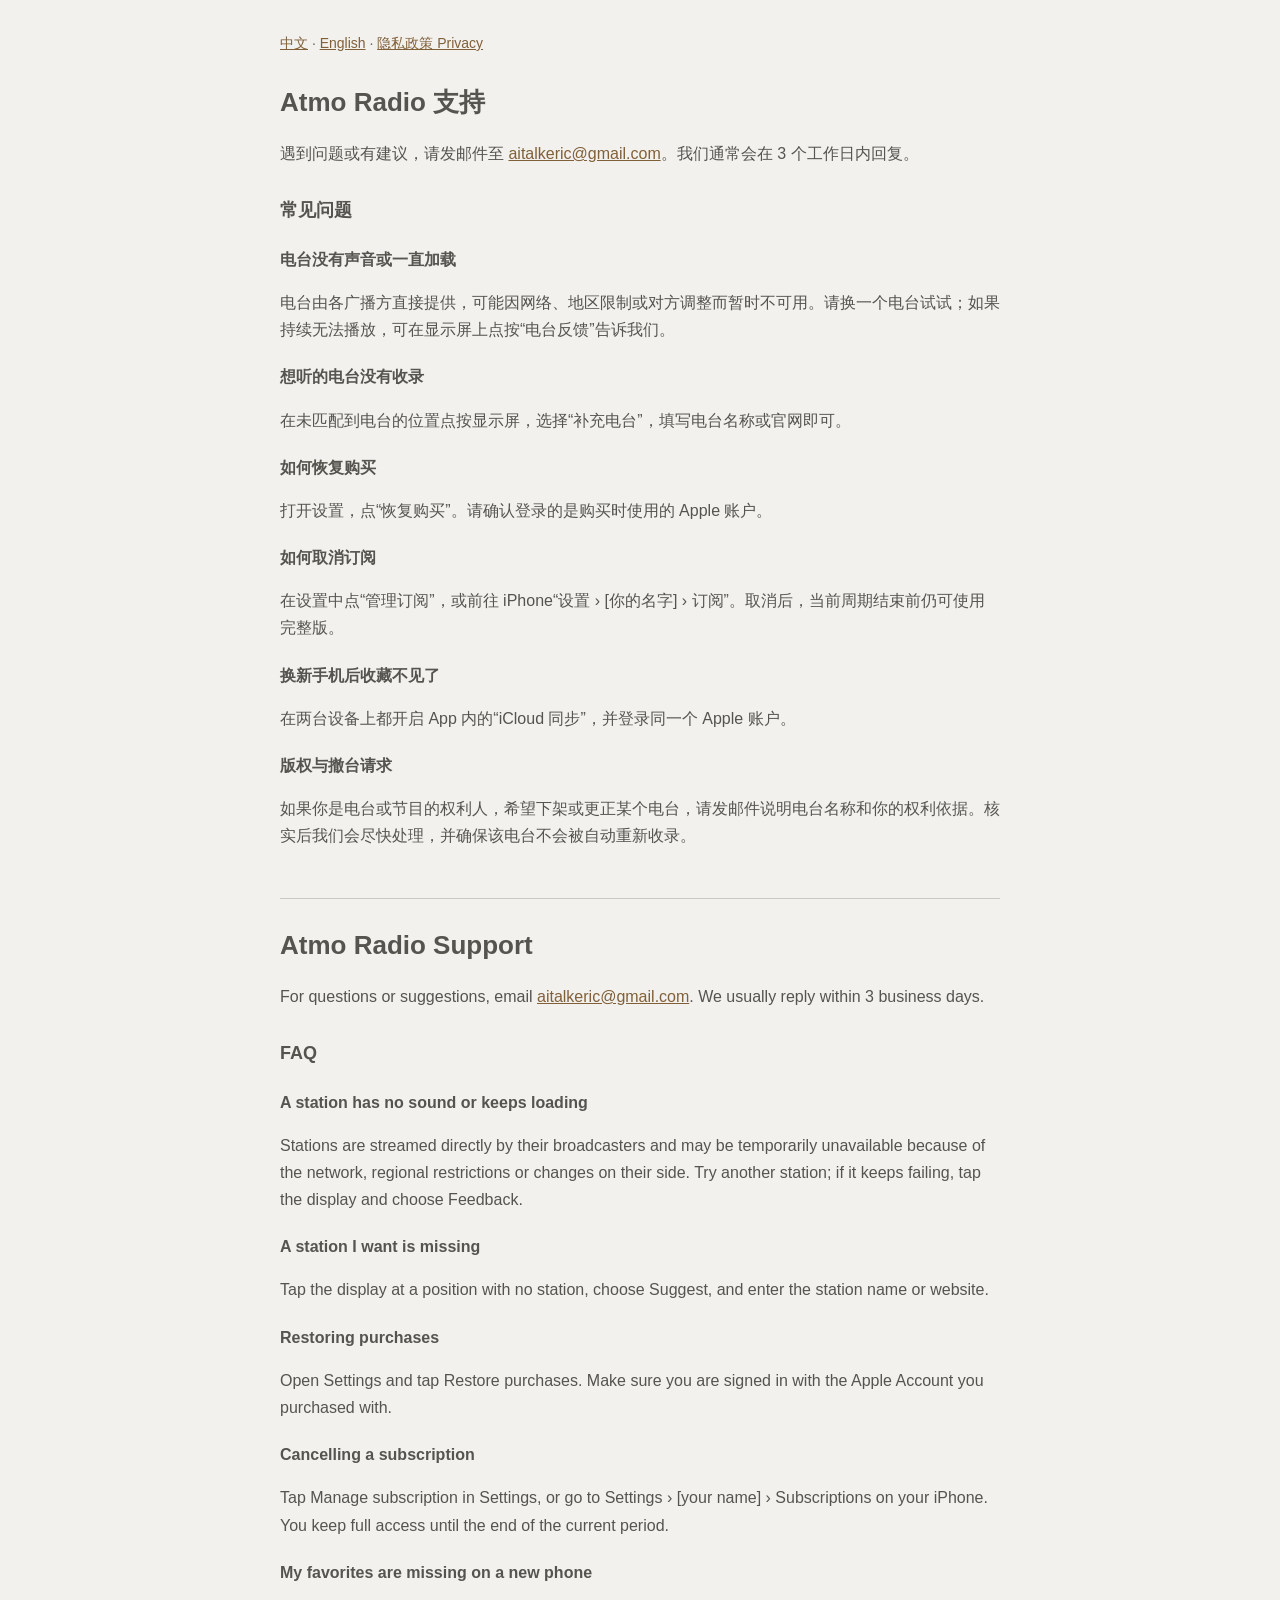
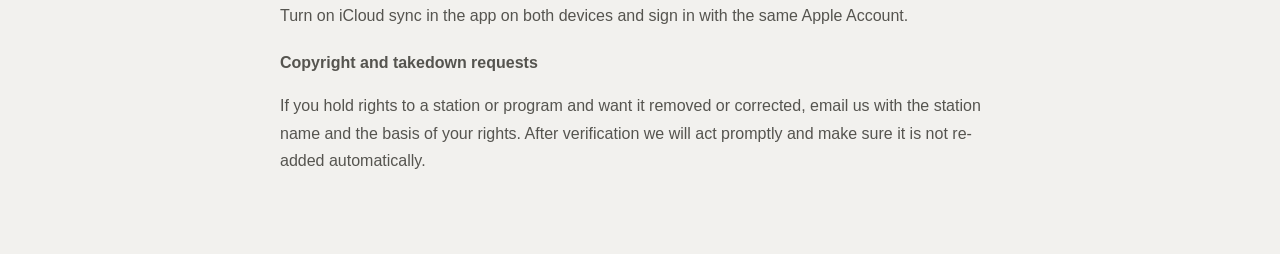
==== support.html @ 66117565 "Add Atmo Radio privacy policy and support pages Co-Authored-By: Claude Opus 5.5 <noreply@anthropic.c" ====
<!doctype html>
<html lang="zh-Hans">
<head>
<meta charset="utf-8">
<meta name="viewport" content="width=device-width, initial-scale=1">
<title>Atmo Radio 支持</title>
<link rel="stylesheet" href="site.css">
</head>
<body>
<main>
<nav><a href="#zh">中文</a> · <a href="#en">English</a> · <a href="privacy.html">隐私政策 Privacy</a></nav>

<article id="zh" lang="zh-Hans">
<h1>Atmo Radio 支持</h1>
<p>遇到问题或有建议，请发邮件至 <a href="mailto:aitalkeric@gmail.com">aitalkeric@gmail.com</a>。我们通常会在 3 个工作日内回复。</p>

<h2>常见问题</h2>
<h3>电台没有声音或一直加载</h3>
<p>电台由各广播方直接提供，可能因网络、地区限制或对方调整而暂时不可用。请换一个电台试试；如果持续无法播放，可在显示屏上点按“电台反馈”告诉我们。</p>
<h3>想听的电台没有收录</h3>
<p>在未匹配到电台的位置点按显示屏，选择“补充电台”，填写电台名称或官网即可。</p>
<h3>如何恢复购买</h3>
<p>打开设置，点“恢复购买”。请确认登录的是购买时使用的 Apple 账户。</p>
<h3>如何取消订阅</h3>
<p>在设置中点“管理订阅”，或前往 iPhone“设置 › [你的名字] › 订阅”。取消后，当前周期结束前仍可使用完整版。</p>
<h3>换新手机后收藏不见了</h3>
<p>在两台设备上都开启 App 内的“iCloud 同步”，并登录同一个 Apple 账户。</p>
<h3>版权与撤台请求</h3>
<p>如果你是电台或节目的权利人，希望下架或更正某个电台，请发邮件说明电台名称和你的权利依据。核实后我们会尽快处理，并确保该电台不会被自动重新收录。</p>
</article>

<article id="en" lang="en">
<h1>Atmo Radio Support</h1>
<p>For questions or suggestions, email <a href="mailto:aitalkeric@gmail.com">aitalkeric@gmail.com</a>. We usually reply within 3 business days.</p>

<h2>FAQ</h2>
<h3>A station has no sound or keeps loading</h3>
<p>Stations are streamed directly by their broadcasters and may be temporarily unavailable because of the network, regional restrictions or changes on their side. Try another station; if it keeps failing, tap the display and choose Feedback.</p>
<h3>A station I want is missing</h3>
<p>Tap the display at a position with no station, choose Suggest, and enter the station name or website.</p>
<h3>Restoring purchases</h3>
<p>Open Settings and tap Restore purchases. Make sure you are signed in with the Apple Account you purchased with.</p>
<h3>Cancelling a subscription</h3>
<p>Tap Manage subscription in Settings, or go to Settings › [your name] › Subscriptions on your iPhone. You keep full access until the end of the current period.</p>
<h3>My favorites are missing on a new phone</h3>
<p>Turn on iCloud sync in the app on both devices and sign in with the same Apple Account.</p>
<h3>Copyright and takedown requests</h3>
<p>If you hold rights to a station or program and want it removed or corrected, email us with the station name and the basis of your rights. After verification we will act promptly and make sure it is not re-added automatically.</p>
</article>
</main>
</body>
</html>
---- site.css ----
:root { --page: #F2F1EE; --text: #55544F; --muted: #626663; --accent: #806039; --line: #C8CBC3; color-scheme: light dark; }
@media (prefers-color-scheme: dark) { :root { --page: #252729; --text: #D1D3D4; --muted: #BFC2C4; --accent: #CBBB98; --line: #454A4D; } }
body { margin: 0; background: var(--page); color: var(--text); font: 16px/1.7 -apple-system, "PingFang SC", "Helvetica Neue", sans-serif; }
main { max-width: 720px; margin: 0 auto; padding: 32px 16px 64px; }
nav { font-size: 14px; color: var(--muted); }
a { color: var(--accent); }
article { padding-top: 24px; }
article + article { margin-top: 48px; border-top: 1px solid var(--line); }
h1 { font-size: 26px; font-weight: 600; margin: 0 0 4px; }
h2 { font-size: 18px; font-weight: 600; margin: 28px 0 8px; }
h3 { font-size: 16px; font-weight: 600; margin: 20px 0 4px; }
.meta { color: var(--muted); font-size: 14px; margin-top: 0; }
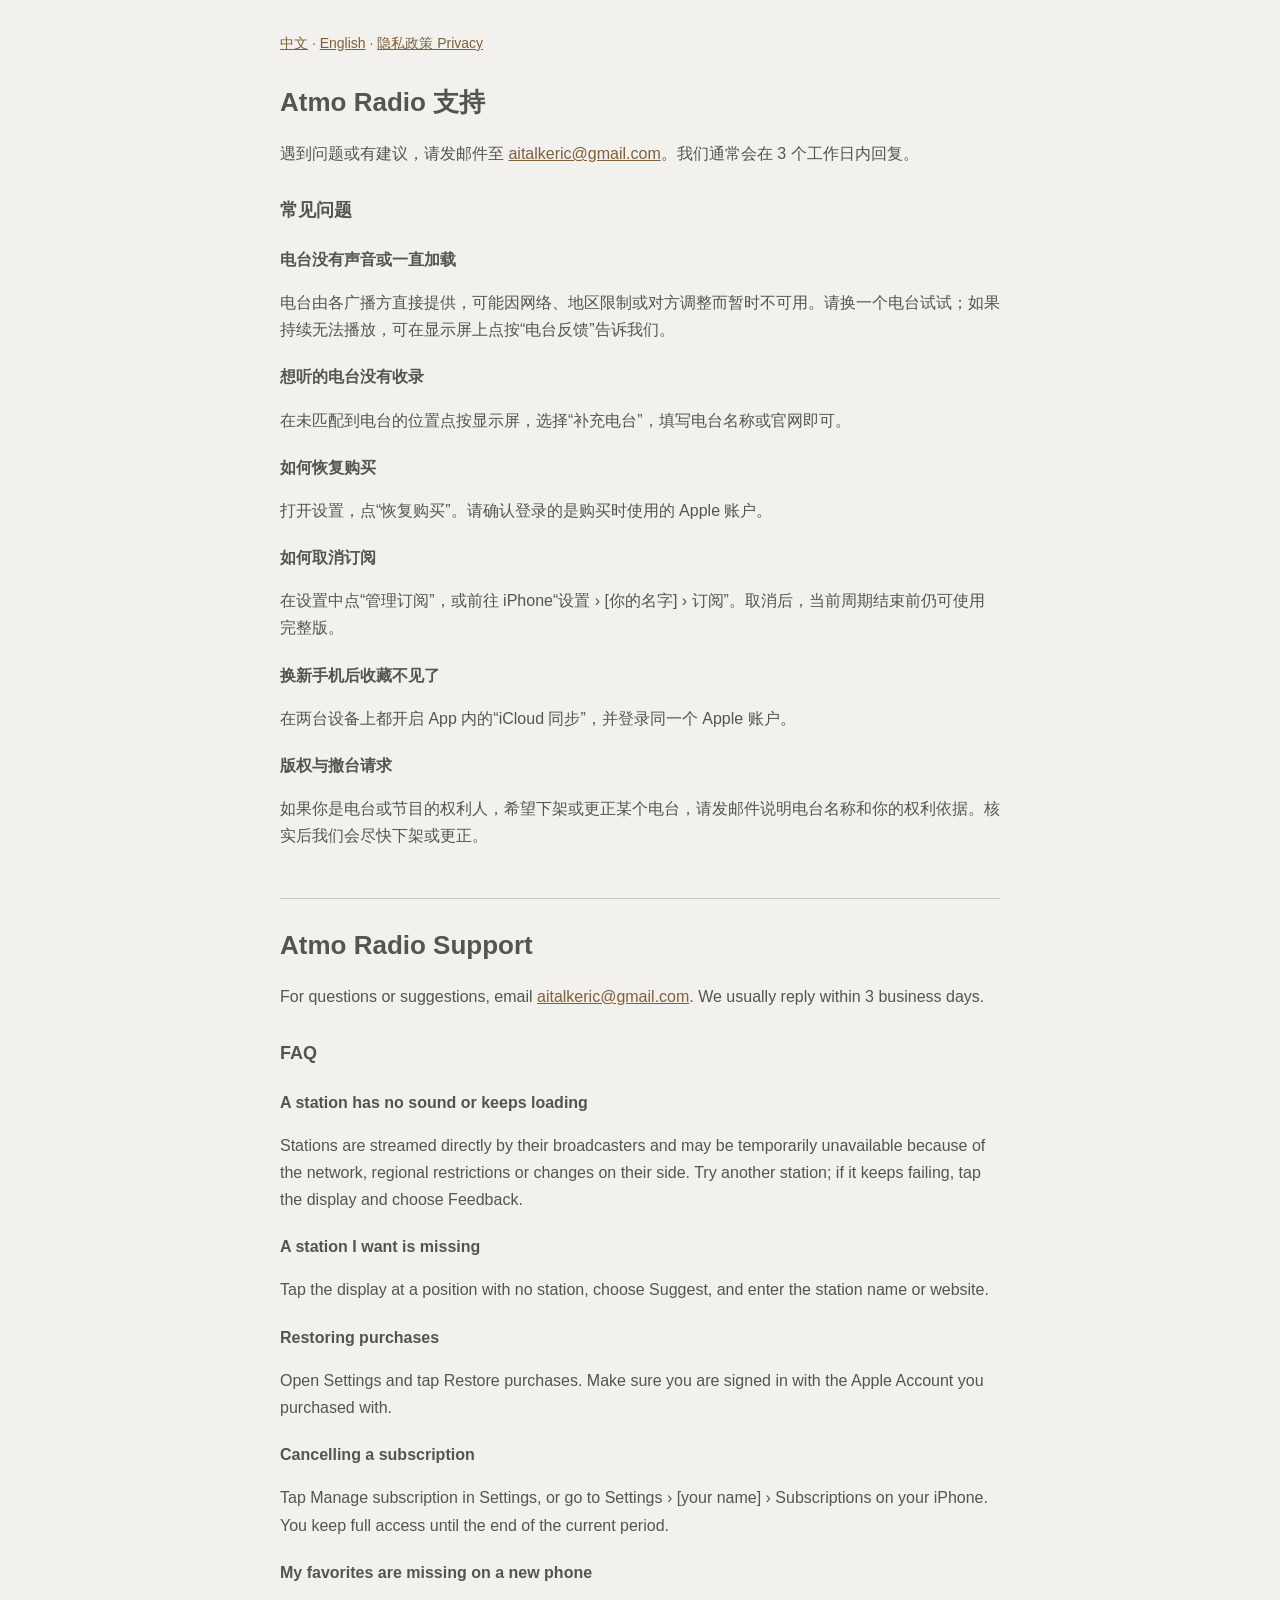
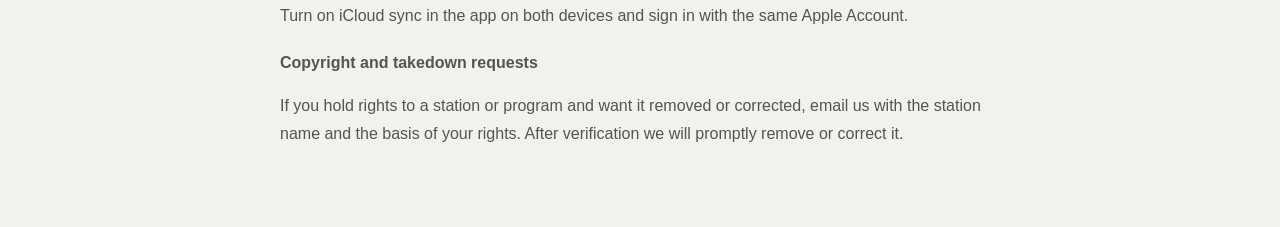
==== commit f3f8c19b: "Correct takedown wording on support page Co-Authored-By: Claude Opus 5.5 <noreply@anthropic.com>" ====
--- a/support.html
+++ b/support.html
@@ -26,7 +26,7 @@
 <h3>换新手机后收藏不见了</h3>
 <p>在两台设备上都开启 App 内的“iCloud 同步”，并登录同一个 Apple 账户。</p>
 <h3>版权与撤台请求</h3>
-<p>如果你是电台或节目的权利人，希望下架或更正某个电台，请发邮件说明电台名称和你的权利依据。核实后我们会尽快处理，并确保该电台不会被自动重新收录。</p>
+<p>如果你是电台或节目的权利人，希望下架或更正某个电台，请发邮件说明电台名称和你的权利依据。核实后我们会尽快下架或更正。</p>
 </article>
 
 <article id="en" lang="en">
@@ -45,7 +45,7 @@
 <h3>My favorites are missing on a new phone</h3>
 <p>Turn on iCloud sync in the app on both devices and sign in with the same Apple Account.</p>
 <h3>Copyright and takedown requests</h3>
-<p>If you hold rights to a station or program and want it removed or corrected, email us with the station name and the basis of your rights. After verification we will act promptly and make sure it is not re-added automatically.</p>
+<p>If you hold rights to a station or program and want it removed or corrected, email us with the station name and the basis of your rights. After verification we will promptly remove or correct it.</p>
 </article>
 </main>
 </body>
